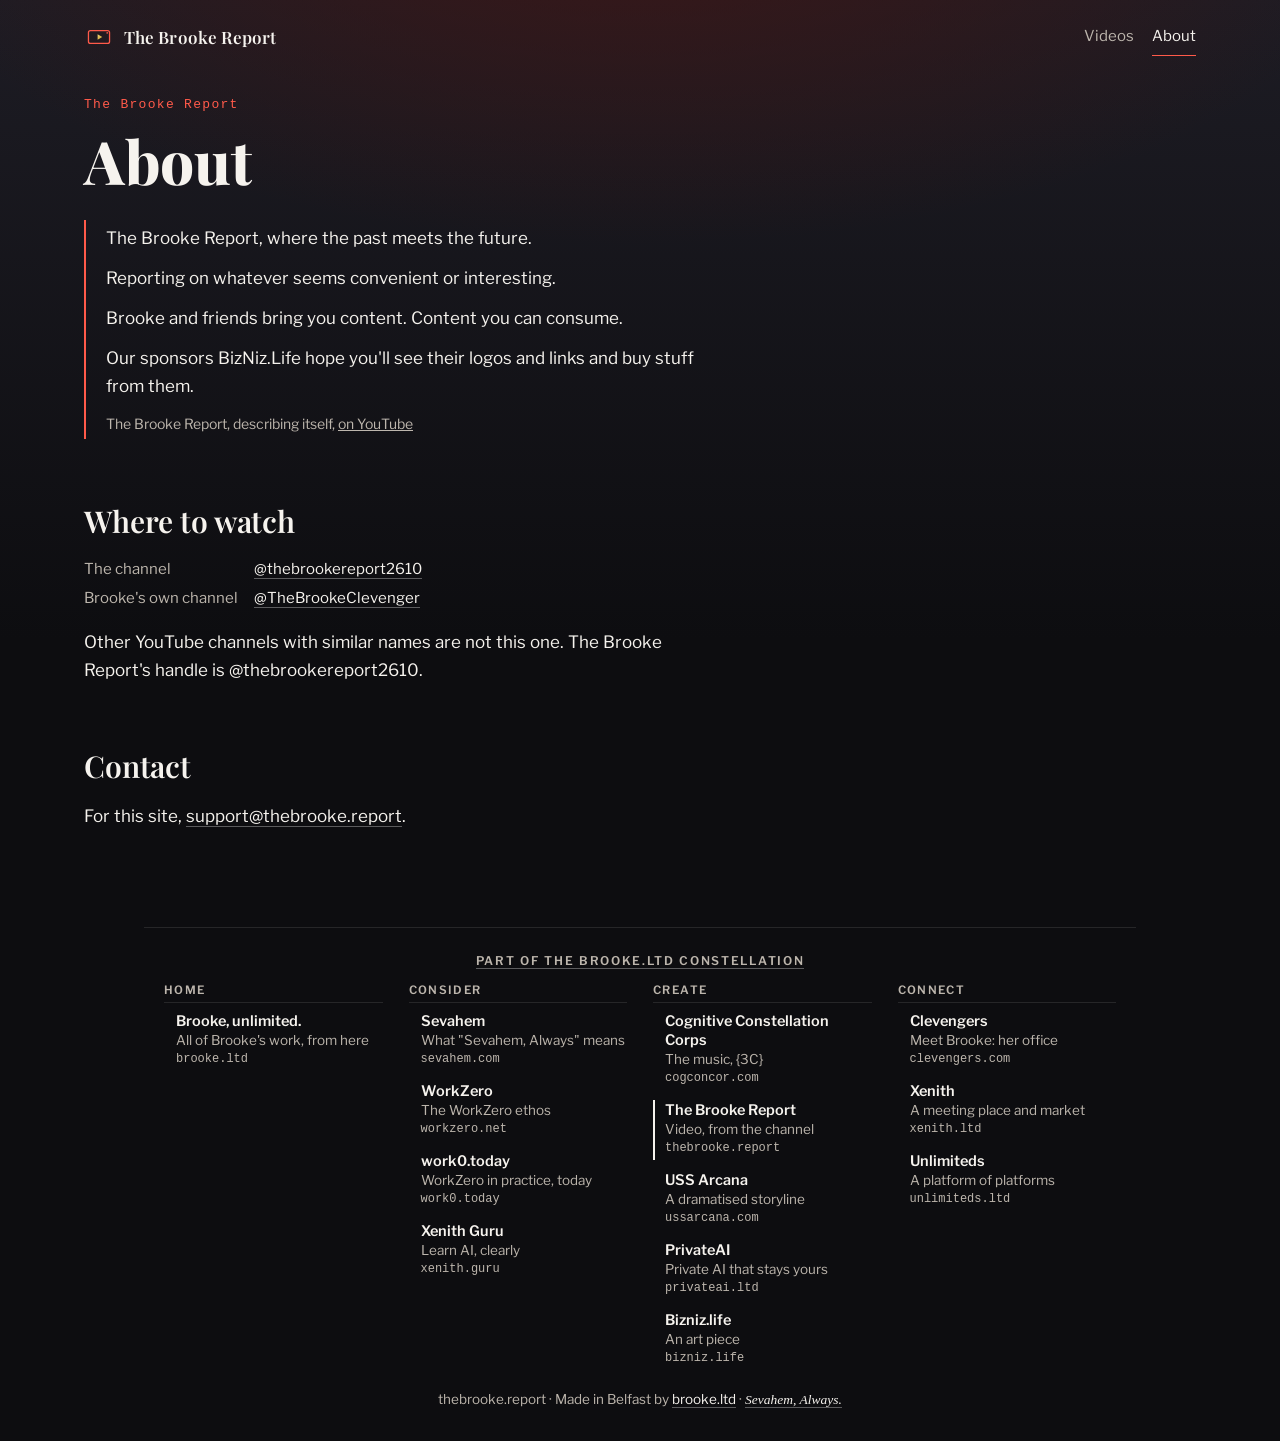
==== about/index.html @ 9e402991 "thebrooke.report: the full site (claude) Every video from @thebrookereport2610 on a page of its own," ====
<!doctype html>
<html lang="en-GB">
<head>
<meta charset="utf-8">
<meta name="viewport" content="width=device-width, initial-scale=1">
<meta http-equiv="Content-Security-Policy" content="default-src 'none'; style-src 'self'; img-src 'self'; font-src 'self'; base-uri 'none'; form-action 'none'">
<meta name="referrer" content="no-referrer">
<title>About · The Brooke Report</title>
<meta name="description" content="About The Brooke Report, in its own words, and where to find it.">
<link rel="canonical" href="https://thebrooke.report/about/">
<link rel="icon" href="/assets/icon.svg" type="image/svg+xml">
<meta property="og:title" content="About · The Brooke Report">
<meta property="og:description" content="About The Brooke Report, in its own words, and where to find it.">
<meta property="og:url" content="https://thebrooke.report/about/">
<meta name="theme-color" content="#0d0d10">
<link rel="alternate" type="application/atom+xml" title="The Brooke Report: videos" href="/feed.xml">
<link rel="stylesheet" href="/assets/site.css">
</head>
<body>
<a class="skip" href="#main">Skip to content</a>
<header class="top">
<a class="brand" href="/"><svg class="" viewBox="0 0 512 512" aria-hidden="true" focusable="false" xmlns="http://www.w3.org/2000/svg"><defs><linearGradient id="g-brand" x1="0" y1="0" x2="1" y2="1"><stop offset="0" stop-color="#f1d27a"/><stop offset="1" stop-color="#c9a227"/></linearGradient></defs><rect x="76" y="146" width="360" height="220" rx="34" fill="none" stroke="#ff5a4a" stroke-width="22"/><path d="M232 210 L312 256 L232 302 Z" fill="url(#g-brand)"/><circle class="core" cx="396" cy="186" r="14" fill="#ff5a4a"/><line class="ring-b" x1="176" y1="410" x2="336" y2="410" stroke="url(#g-brand)" stroke-width="14" stroke-linecap="round"/></svg><span>The Brooke Report</span></a>
<nav class="site" aria-label="The Brooke Report"><ul><li><a href="/videos/">Videos</a></li><li><a href="/about/" aria-current="page">About</a></li></ul></nav>
</header>
<main id="main" tabindex="-1">
<p class="eyebrow">The Brooke Report</p><h1>About</h1>
<figure class="words" data-source="channel"><blockquote><p>The Brooke Report, where the past meets the future.</p><p>Reporting on whatever seems convenient or interesting.</p><p>Brooke and friends bring you content. Content you can consume.</p><p>Our sponsors BizNiz.Life hope you'll see their logos and links and buy stuff from them.</p></blockquote><figcaption>The Brooke Report, describing itself, <a href="https://www.youtube.com/@thebrookereport2610">on YouTube</a></figcaption></figure>
<h2>Where to watch</h2>
<dl class="facts"><dt>The channel</dt><dd><a href="https://www.youtube.com/@thebrookereport2610">@thebrookereport2610</a></dd><dt>Brooke's own channel</dt><dd><a href="https://www.youtube.com/@TheBrookeClevenger">@TheBrookeClevenger</a></dd></dl>
<p class="read">Other YouTube channels with similar names are not this one. The Brooke Report's handle is @thebrookereport2610.</p>
<h2>Contact</h2><p class="read">For this site, <a href="mailto:support@thebrooke.report">support@thebrooke.report</a>.</p>
</main>
<nav class="constellation" aria-label="The brooke.ltd constellation"><h2><a href="/constellation/">Part of the brooke.ltd constellation</a></h2><div class="groups"><section><h3>Home</h3><ul><li><a href="https://brooke.ltd/"><b>Brooke, unlimited.</b><span class="w">All of Brooke's work, from here</span><small>brooke.ltd</small></a></li></ul></section><section><h3>Consider</h3><ul><li><a href="https://sevahem.com/"><b>Sevahem</b><span class="w">What &quot;Sevahem, Always&quot; means</span><small>sevahem.com</small></a></li><li><a href="https://workzero.net/"><b>WorkZero</b><span class="w">The WorkZero ethos</span><small>workzero.net</small></a></li><li><a href="https://work0.today/"><b>work0.today</b><span class="w">WorkZero in practice, today</span><small>work0.today</small></a></li><li><a href="https://xenith.guru/"><b>Xenith Guru</b><span class="w">Learn AI, clearly</span><small>xenith.guru</small></a></li></ul></section><section><h3>Create</h3><ul><li><a href="https://cogconcor.com/"><b>Cognitive Constellation Corps</b><span class="w">The music, {3C}</span><small>cogconcor.com</small></a></li><li><span class="here" aria-current="page"><b>The Brooke Report</b><span class="w">Video, from the channel</span><small>thebrooke.report</small></span></li><li><a href="https://ussarcana.com/"><b>USS Arcana</b><span class="w">A dramatised storyline</span><small>ussarcana.com</small></a></li><li><a href="https://privateai.ltd/"><b>PrivateAI</b><span class="w">Private AI that stays yours</span><small>privateai.ltd</small></a></li><li><a href="https://bizniz.life/"><b>Bizniz.life</b><span class="w">An art piece</span><small>bizniz.life</small></a></li></ul></section><section><h3>Connect</h3><ul><li><a href="https://clevengers.com/"><b>Clevengers</b><span class="w">Meet Brooke: her office</span><small>clevengers.com</small></a></li><li><a href="https://xenith.ltd/"><b>Xenith</b><span class="w">A meeting place and market</span><small>xenith.ltd</small></a></li><li><a href="https://unlimiteds.ltd/"><b>Unlimiteds</b><span class="w">A platform of platforms</span><small>unlimiteds.ltd</small></a></li></ul></section></div></nav>
<footer>thebrooke.report &middot; Made in Belfast by <a href="https://brooke.ltd/">brooke.ltd</a> &middot; <a class="sign" href="https://sevahem.com/">Sevahem, Always.</a></footer>
</body>
</html>
---- assets/site.css ----
/* thebrooke.report. Generated by site.mjs (estate-sites, claude). Edit the generator or the content module, not this file. */
/* Fonts: Playfair Display and Libre Franklin, SIL Open Font License 1.1, served from this site (licences in /assets/fonts). */
@font-face{font-family:"Playfair Display";font-style:normal;font-weight:400 900;font-display:swap;src:url(/assets/fonts/playfair-display.woff2) format("woff2")}
@font-face{font-family:"Libre Franklin";font-style:normal;font-weight:100 900;font-display:swap;src:url(/assets/fonts/libre-franklin.woff2) format("woff2")}
:root{--head:"Playfair Display",ui-sans-serif,system-ui,sans-serif;--body:"Libre Franklin",ui-sans-serif,system-ui,-apple-system,"Segoe UI",Roboto,Arial,sans-serif;--mono:ui-monospace,"Cascadia Mono","SFMono-Regular",Consolas,monospace;--ground:#0d0d10;--ground-2:#1d1c24;--glow:#3d1616;--ink:#f6f3ee;--muted:#bdb6ad;--a:#ff5a4a;--b:#f1d27a;--b2:#c9a227;--pill:#f1d27a;--surface:rgba(255,255,255,.045);--surface-2:rgba(255,255,255,.075);--line:rgba(255,255,255,.1);--under:rgba(255,255,255,.32);--wide:72rem;--read:40rem;color-scheme:dark}
*{box-sizing:border-box}
html{background:var(--ground);-webkit-text-size-adjust:100%}
body{margin:0;color:var(--ink);font-family:var(--body);font-size:17px;line-height:1.65;background:radial-gradient(1100px 520px at 50% -120px,var(--glow) 0%,transparent 70%),linear-gradient(180deg,var(--ground-2),var(--ground) 640px);background-repeat:no-repeat;min-height:100vh;display:flex;flex-direction:column;-webkit-font-smoothing:antialiased}
a{color:inherit}
a:focus-visible{outline:2px solid var(--b);outline-offset:3px;border-radius:3px}
.skip{position:absolute;left:12px;top:-60px;background:var(--ink);color:var(--ground);padding:8px 14px;border-radius:8px;text-decoration:none;font-weight:600;z-index:9}
.skip:focus{top:12px}
header.top{width:100%;max-width:var(--wide);margin:0 auto;padding:18px 20px;display:flex;align-items:center;justify-content:space-between;gap:12px 24px;flex-wrap:wrap}
.brand{display:flex;align-items:center;gap:10px;text-decoration:none;font-family:var(--head);font-weight:600;font-size:17px;letter-spacing:.005em}
.brand svg{width:30px;height:30px;flex:none}
nav.site ul{list-style:none;margin:0;padding:0;display:flex;flex-wrap:wrap;gap:4px 18px;font-size:15px}
nav.site a{text-decoration:none;color:var(--muted);padding:6px 0;display:inline-block;border-bottom:1px solid transparent}
nav.site a:hover{color:var(--ink);border-bottom-color:var(--under)}
nav.site a[aria-current]{color:var(--ink);border-bottom-color:var(--a)}
main{flex:1;width:100%;max-width:var(--wide);margin:0 auto;padding:20px 20px 40px}
main:focus{outline:none}
h1,h2,h3{font-family:var(--head);line-height:1.12;letter-spacing:-.005em;text-wrap:balance}
h1{font-size:clamp(34.0px,5.60vw,60px);font-weight:800;margin:.2em 0 .35em;max-width:18em}
h2{font-size:clamp(23px,3vw,30px);font-weight:600;margin:2.2em 0 .6em}
h3{font-size:19px;font-weight:600;margin:1.6em 0 .4em}
p{margin:0 0 1em}
.read{max-width:var(--read)}
.lede{font-size:clamp(18px,2.1vw,21px);line-height:1.55;color:var(--ink);max-width:36em}
.muted{color:var(--muted)}
.eyebrow{font-family:var(--mono);font-size:13px;letter-spacing:.1em;color:var(--a);margin:0}
.crumbs{font-size:14px;color:var(--muted);margin:6px 0 0}
.crumbs a{color:var(--muted);text-decoration:none;border-bottom:1px solid var(--line)}
.crumbs a:hover{color:var(--ink)}
.hero{display:flex;flex-direction:column;align-items:flex-start;padding:28px 0 8px}
.hero .mark{width:120px;height:120px;margin:0 0 18px;overflow:visible}
.mark .core{animation:glow 3.5s ease-in-out infinite}
@keyframes drift-a{0%,100%{transform:translateX(0)}50%{transform:translateX(10px)}}
@keyframes drift-b{0%,100%{transform:translateX(0)}50%{transform:translateX(-10px)}}
@keyframes glow{0%,100%{opacity:1}50%{opacity:.55}}
.mark .core{animation:glow 3.5s ease-in-out infinite}.mark .ring-b{transform-origin:256px 410px;animation:breathe-x 7s ease-in-out infinite}@keyframes breathe-x{0%,100%{transform:scaleX(1)}50%{transform:scaleX(.7)}}
@media (prefers-reduced-motion:reduce){.mark *{animation:none!important;opacity:1}.mark .wave{opacity:0}}
.doors{display:grid;grid-template-columns:repeat(auto-fit,minmax(min(100%,250px),1fr));gap:16px;margin:28px 0 8px;padding:0;list-style:none}
.door{background:var(--surface);border:1px solid var(--line);border-radius:16px;padding:20px 20px 18px;display:flex;flex-direction:column;gap:6px}
.door a{text-decoration:none}
.door h2,.door h3{margin:0;font-size:20px}
.door h2 a::after,.door h3 a::after{content:" \2192";color:var(--a)}
.door p{margin:0;color:var(--muted);font-size:15.5px;line-height:1.55}
.grid{list-style:none;margin:18px 0 0;padding:0;display:grid;grid-template-columns:repeat(auto-fill,minmax(min(100%,168px),1fr));gap:22px 18px}
.card a{text-decoration:none;display:block}
.card img,.card .tile{width:100%;height:auto;aspect-ratio:1/1;border-radius:8px;display:block;background:var(--surface-2);border:1px solid var(--line);object-fit:cover}
.card .tile{display:flex;align-items:center;justify-content:center;padding:14px;text-align:center;font-family:var(--head);font-size:15px;line-height:1.25;color:var(--ink)}
.card b{display:block;font-family:var(--head);font-weight:600;font-size:15.5px;line-height:1.3;margin-top:9px}
.card a:hover b{text-decoration:underline;text-decoration-color:var(--a);text-underline-offset:3px}
.card span{display:block;color:var(--muted);font-size:13.5px;line-height:1.4;margin-top:2px}
.card span.badge{display:inline-block;color:var(--a);font-size:11.5px;margin-top:6px}
.badge{font-family:var(--mono);font-size:11.5px;letter-spacing:.06em;color:var(--a);border:1px solid var(--line);border-radius:999px;padding:1px 8px;display:inline-block;margin-top:5px}
.release{display:grid;grid-template-columns:minmax(0,340px) minmax(0,1fr);gap:28px 40px;align-items:start;margin-top:14px}
.release .cover img,.release .cover .tile{width:100%;height:auto;aspect-ratio:1/1;border-radius:10px;border:1px solid var(--line);display:block;background:var(--surface-2)}
.release .cover .tile{display:flex;align-items:center;justify-content:center;padding:24px;text-align:center;font-family:var(--head);font-size:22px;line-height:1.2}
.release h1{margin-top:.05em}
dl.facts{display:grid;grid-template-columns:fit-content(13em) minmax(0,1fr);gap:4px 16px;margin:14px 0 18px;font-size:15px}
dl.facts dt{color:var(--muted)}
dl.facts dd{margin:0;font-variant-numeric:tabular-nums;overflow-wrap:anywhere}
ul.links{list-style:none;margin:6px 0 0;padding:0;display:flex;flex-wrap:wrap;gap:8px}
ul.links a{display:inline-block;text-decoration:none;border:1px solid var(--line);background:var(--surface);border-radius:999px;padding:6px 14px;font-size:14.5px}
ul.links a:hover{border-color:var(--a)}
figure.words{margin:26px 0;padding:4px 0 4px 20px;border-left:2px solid var(--a);max-width:var(--read)}
figure.words blockquote{margin:0}
figure.words p{margin:0 0 .7em}
figure.words figcaption{color:var(--muted);font-size:14px;margin-top:10px}
ol.tracks{margin:10px 0 0;padding:0;list-style:none;max-width:var(--read);counter-reset:t}
ol.tracks li{display:flex;gap:12px;align-items:baseline;padding:7px 0;border-bottom:1px solid var(--line);font-size:15.5px}
ol.tracks li::before{counter-increment:t;content:counter(t);color:var(--muted);font-variant-numeric:tabular-nums;min-width:1.6em;text-align:right;font-size:14px}
ol.tracks .t{flex:1}
ol.tracks .d{color:var(--muted);font-variant-numeric:tabular-nums;font-size:14px}
.pager{display:flex;justify-content:space-between;gap:16px;flex-wrap:wrap;margin:40px 0 0;padding-top:16px;border-top:1px solid var(--line);font-size:15px}
.pager a{text-decoration:none;color:var(--muted)}
.pager a:hover{color:var(--ink)}
.note{font-size:14.5px;color:var(--muted);max-width:var(--read)}
.inline a,.read a,.lede a,.note a,dl.facts a{text-decoration:none;border-bottom:1px solid var(--under)}
.inline a:hover,.read a:hover,.note a:hover,dl.facts a:hover{border-bottom-color:var(--ink)}
hr.soft{border:0;border-top:1px solid var(--line);margin:40px 0}
nav.constellation{width:100%;max-width:62rem;margin:40px auto 0;padding:26px 20px 0;border-top:1px solid var(--line);text-align:left}
nav.constellation h2{font-family:var(--body);font-size:12px;font-weight:600;letter-spacing:.14em;text-transform:uppercase;color:var(--muted);margin:0 0 16px;text-align:center}
nav.constellation h2 a{color:inherit;text-decoration:none;border-bottom:1px solid var(--under)}
nav.constellation h2 a:hover{color:var(--ink)}
nav.constellation .groups{display:grid;grid-template-columns:repeat(auto-fit,minmax(min(100%,12.5rem),1fr));gap:18px 26px}
nav.constellation section{min-width:0}
nav.constellation h3{font-family:var(--body);font-size:11.5px;font-weight:600;letter-spacing:.12em;text-transform:uppercase;color:var(--muted);margin:0 0 8px;padding-bottom:6px;border-bottom:1px solid var(--line)}
nav.constellation ul{list-style:none;margin:0;padding:0;display:grid;gap:10px}
nav.constellation li a,nav.constellation li .here{display:block;text-decoration:none;color:var(--ink);padding:1px 0 1px 10px;border-left:2px solid transparent}
nav.constellation li .here{border-left-color:var(--ink)}
nav.constellation b{display:block;font-weight:600;font-size:14.5px;line-height:1.3}
nav.constellation .w{display:block;color:var(--muted);font-size:13.5px;line-height:1.35}
nav.constellation small{display:block;font-family:ui-monospace,"Cascadia Mono","SFMono-Regular",Consolas,monospace;font-size:12px;color:var(--muted);margin-top:1px}
nav.constellation li a:hover b{text-decoration:underline;text-underline-offset:3px}
nav.constellation li a:focus-visible{outline:2px solid var(--ink);outline-offset:2px;border-radius:2px}
nav.constellation.map{border-top:0;margin-top:8px;padding-top:0}
nav.constellation.map h2{display:none}
nav.constellation.map b{font-size:17px}
nav.constellation.map .w{font-size:15px}
footer a.sign{border-bottom:1px solid var(--under)}
footer{text-align:center;color:var(--muted);font-size:13.5px;padding:18px 20px 30px}
footer a{color:var(--ink);text-decoration:none;border-bottom:1px solid var(--under)}
footer .sign{font-family:"Iowan Old Style", "Palatino Linotype", Palatino, "Book Antiqua", Georgia, serif;font-style:italic}
@media (max-width:760px){.release{grid-template-columns:1fr}.release .cover{max-width:340px}header.top{padding:14px 20px}.hero .mark{width:96px;height:96px}}
.card.wide img{aspect-ratio:16/9}
.grid:has(.wide){grid-template-columns:repeat(auto-fill,minmax(min(100%,250px),1fr))}
.piece{display:grid;grid-template-columns:minmax(0,560px) minmax(0,1fr);gap:24px 36px;align-items:start;margin-top:14px}
.piece .still img{width:100%;height:auto;aspect-ratio:16/9;object-fit:cover;border-radius:10px;border:1px solid var(--line);display:block;background:var(--surface-2)}
@media (max-width:860px){.piece{grid-template-columns:1fr}}
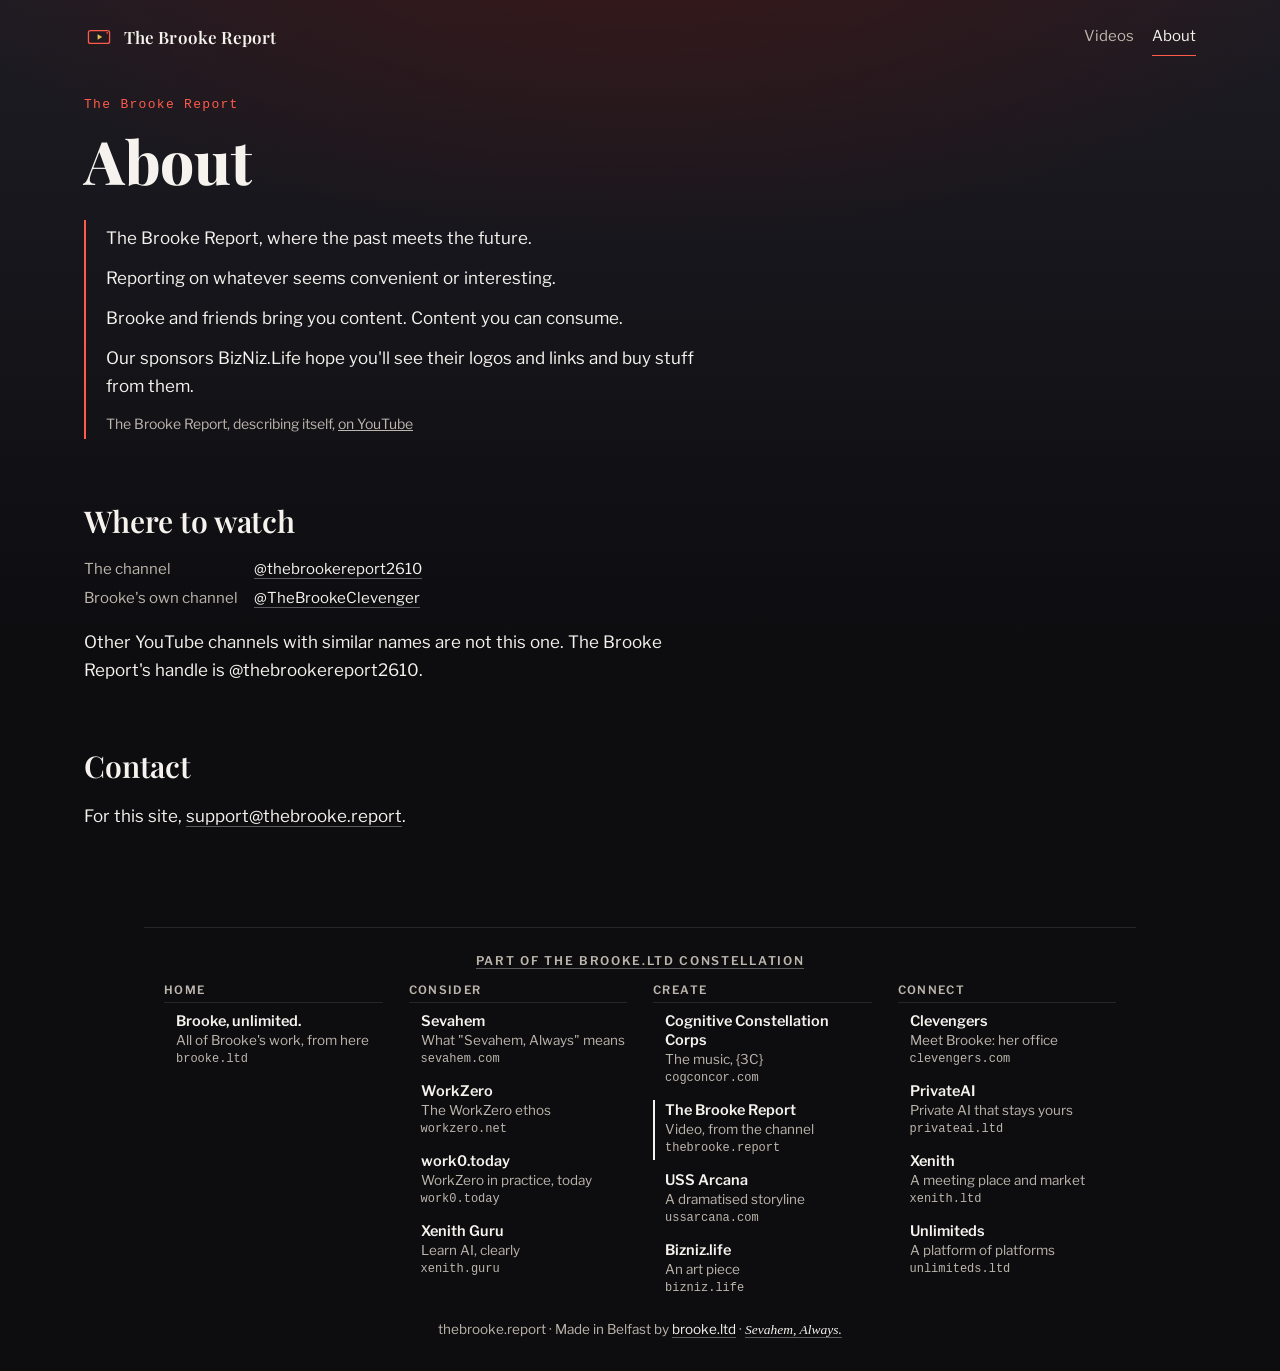
==== commit 82afbcfe: "rebuilt: the constellation index moves PrivateAI to Connect, under Clevengers (claude) Built from es" ====
--- a/about/index.html
+++ b/about/index.html
@@ -30,7 +30,7 @@
 <p class="read">Other YouTube channels with similar names are not this one. The Brooke Report's handle is @thebrookereport2610.</p>
 <h2>Contact</h2><p class="read">For this site, <a href="mailto:support@thebrooke.report">support@thebrooke.report</a>.</p>
 </main>
-<nav class="constellation" aria-label="The brooke.ltd constellation"><h2><a href="/constellation/">Part of the brooke.ltd constellation</a></h2><div class="groups"><section><h3>Home</h3><ul><li><a href="https://brooke.ltd/"><b>Brooke, unlimited.</b><span class="w">All of Brooke's work, from here</span><small>brooke.ltd</small></a></li></ul></section><section><h3>Consider</h3><ul><li><a href="https://sevahem.com/"><b>Sevahem</b><span class="w">What &quot;Sevahem, Always&quot; means</span><small>sevahem.com</small></a></li><li><a href="https://workzero.net/"><b>WorkZero</b><span class="w">The WorkZero ethos</span><small>workzero.net</small></a></li><li><a href="https://work0.today/"><b>work0.today</b><span class="w">WorkZero in practice, today</span><small>work0.today</small></a></li><li><a href="https://xenith.guru/"><b>Xenith Guru</b><span class="w">Learn AI, clearly</span><small>xenith.guru</small></a></li></ul></section><section><h3>Create</h3><ul><li><a href="https://cogconcor.com/"><b>Cognitive Constellation Corps</b><span class="w">The music, {3C}</span><small>cogconcor.com</small></a></li><li><span class="here" aria-current="page"><b>The Brooke Report</b><span class="w">Video, from the channel</span><small>thebrooke.report</small></span></li><li><a href="https://ussarcana.com/"><b>USS Arcana</b><span class="w">A dramatised storyline</span><small>ussarcana.com</small></a></li><li><a href="https://privateai.ltd/"><b>PrivateAI</b><span class="w">Private AI that stays yours</span><small>privateai.ltd</small></a></li><li><a href="https://bizniz.life/"><b>Bizniz.life</b><span class="w">An art piece</span><small>bizniz.life</small></a></li></ul></section><section><h3>Connect</h3><ul><li><a href="https://clevengers.com/"><b>Clevengers</b><span class="w">Meet Brooke: her office</span><small>clevengers.com</small></a></li><li><a href="https://xenith.ltd/"><b>Xenith</b><span class="w">A meeting place and market</span><small>xenith.ltd</small></a></li><li><a href="https://unlimiteds.ltd/"><b>Unlimiteds</b><span class="w">A platform of platforms</span><small>unlimiteds.ltd</small></a></li></ul></section></div></nav>
+<nav class="constellation" aria-label="The brooke.ltd constellation"><h2><a href="/constellation/">Part of the brooke.ltd constellation</a></h2><div class="groups"><section><h3>Home</h3><ul><li><a href="https://brooke.ltd/"><b>Brooke, unlimited.</b><span class="w">All of Brooke's work, from here</span><small>brooke.ltd</small></a></li></ul></section><section><h3>Consider</h3><ul><li><a href="https://sevahem.com/"><b>Sevahem</b><span class="w">What &quot;Sevahem, Always&quot; means</span><small>sevahem.com</small></a></li><li><a href="https://workzero.net/"><b>WorkZero</b><span class="w">The WorkZero ethos</span><small>workzero.net</small></a></li><li><a href="https://work0.today/"><b>work0.today</b><span class="w">WorkZero in practice, today</span><small>work0.today</small></a></li><li><a href="https://xenith.guru/"><b>Xenith Guru</b><span class="w">Learn AI, clearly</span><small>xenith.guru</small></a></li></ul></section><section><h3>Create</h3><ul><li><a href="https://cogconcor.com/"><b>Cognitive Constellation Corps</b><span class="w">The music, {3C}</span><small>cogconcor.com</small></a></li><li><span class="here" aria-current="true"><b>The Brooke Report</b><span class="w">Video, from the channel</span><small>thebrooke.report</small><span class="vh"> (this site)</span></span></li><li><a href="https://ussarcana.com/"><b>USS Arcana</b><span class="w">A dramatised storyline</span><small>ussarcana.com</small></a></li><li><a href="https://bizniz.life/"><b>Bizniz.life</b><span class="w">An art piece</span><small>bizniz.life</small></a></li></ul></section><section><h3>Connect</h3><ul><li><a href="https://clevengers.com/"><b>Clevengers</b><span class="w">Meet Brooke: her office</span><small>clevengers.com</small></a></li><li><a href="https://privateai.ltd/"><b>PrivateAI</b><span class="w">Private AI that stays yours</span><small>privateai.ltd</small></a></li><li><a href="https://xenith.ltd/"><b>Xenith</b><span class="w">A meeting place and market</span><small>xenith.ltd</small></a></li><li><a href="https://unlimiteds.ltd/"><b>Unlimiteds</b><span class="w">A platform of platforms</span><small>unlimiteds.ltd</small></a></li></ul></section></div></nav>
 <footer>thebrooke.report &middot; Made in Belfast by <a href="https://brooke.ltd/">brooke.ltd</a> &middot; <a class="sign" href="https://sevahem.com/">Sevahem, Always.</a></footer>
 </body>
 </html>
--- a/assets/site.css
+++ b/assets/site.css
@@ -68,6 +68,7 @@
 figure.words blockquote{margin:0}
 figure.words p{margin:0 0 .7em}
 figure.words figcaption{color:var(--muted);font-size:14px;margin-top:10px}
+figure.words blockquote p.gap{color:var(--muted);letter-spacing:.3em}
 ol.tracks{margin:10px 0 0;padding:0;list-style:none;max-width:var(--read);counter-reset:t}
 ol.tracks li{display:flex;gap:12px;align-items:baseline;padding:7px 0;border-bottom:1px solid var(--line);font-size:15.5px}
 ol.tracks li::before{counter-increment:t;content:counter(t);color:var(--muted);font-variant-numeric:tabular-nums;min-width:1.6em;text-align:right;font-size:14px}
@@ -100,6 +101,7 @@
 nav.constellation.map b{font-size:17px}
 nav.constellation.map .w{font-size:15px}
 footer a.sign{border-bottom:1px solid var(--under)}
+.vh{position:absolute;width:1px;height:1px;margin:-1px;padding:0;border:0;overflow:hidden;clip-path:inset(50%);white-space:nowrap}
 footer{text-align:center;color:var(--muted);font-size:13.5px;padding:18px 20px 30px}
 footer a{color:var(--ink);text-decoration:none;border-bottom:1px solid var(--under)}
 footer .sign{font-family:"Iowan Old Style", "Palatino Linotype", Palatino, "Book Antiqua", Georgia, serif;font-style:italic}
